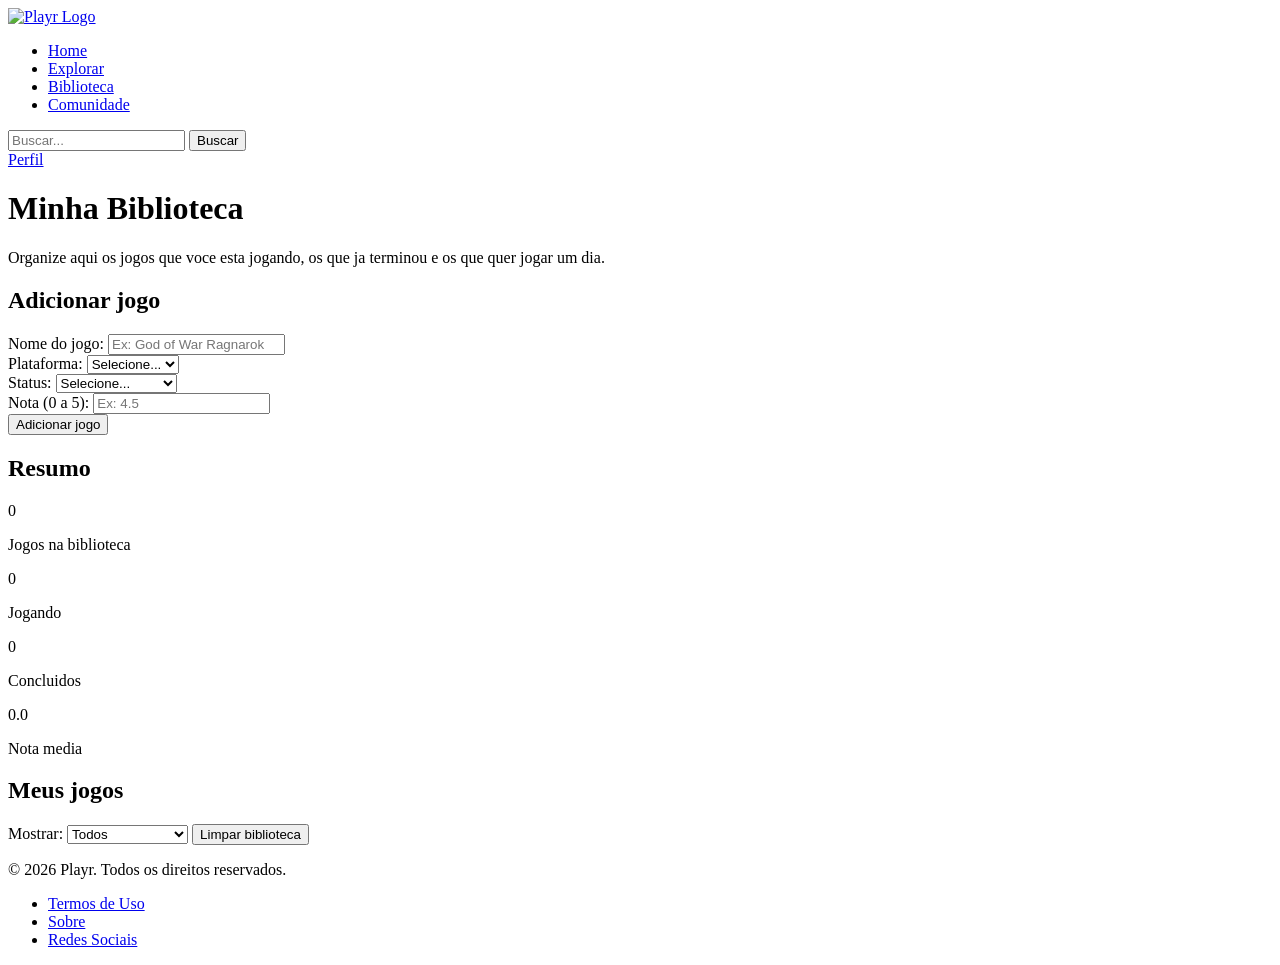
==== biblioteca.html @ 02b73585 "Add files via upload" ====
<!DOCTYPE html>
<html lang="pt-BR">
<head>
    <meta charset="UTF-8">
    <meta name="viewport" content="width=device-width, initial-scale=1.0">
    <title>Playr - Minha Biblioteca</title>
    <link rel="stylesheet" href="css/biblioteca.css">
</head>
<body>
    <!-- CABECALHO DA PAGINA -->
    <header>
        <nav>
            <a href="index.html">
                <img src="img/logo.png" alt="Playr Logo" class="logo-img">
            </a>
            <ul>
                <li><a href="index.html">Home</a></li>
                <li><a href="explorar.html">Explorar</a></li>
                <li><a href="biblioteca.html">Biblioteca</a></li>
                <li><a href="comunidade.html">Comunidade</a></li>
            </ul>
            <form>
                <input type="text" placeholder="Buscar...">
                <button type="submit">Buscar</button>
            </form>
            <a href="perfil.html">Perfil</a>
        </nav>
    </header>

    <!-- CONTEUDO PRINCIPAL -->
    <main>
        <h1>Minha Biblioteca</h1>
        <p class="texto-explicativo">
            Organize aqui os jogos que voce esta jogando, os que ja terminou e os que quer jogar um dia.
        </p>

        <!-- SECAO 1: FORMULARIO PARA ADICIONAR UM JOGO -->
        <section class="secao-formulario">
            <h2>Adicionar jogo</h2>

            <form id="form-jogo">
                <div class="campo">
                    <label for="nome">Nome do jogo:</label>
                    <input type="text" id="nome" placeholder="Ex: God of War Ragnarok">
                </div>

                <div class="campo">
                    <label for="plataforma">Plataforma:</label>
                    <select id="plataforma">
                        <option value="">Selecione...</option>
                        <option value="PC">PC</option>
                        <option value="PlayStation">PlayStation</option>
                        <option value="Xbox">Xbox</option>
                        <option value="Nintendo">Nintendo</option>
                    </select>
                </div>

                <div class="campo">
                    <label for="status">Status:</label>
                    <select id="status">
                        <option value="">Selecione...</option>
                        <option value="Jogando">Jogando</option>
                        <option value="Concluido">Concluido</option>
                        <option value="Lista de Desejos">Lista de Desejos</option>
                    </select>
                </div>

                <div class="campo">
                    <label for="nota">Nota (0 a 5):</label>
                    <input type="number" id="nota" step="0.1" placeholder="Ex: 4.5">
                </div>

                <button type="submit">Adicionar jogo</button>
            </form>

            <!-- AREA DE MENSAGENS DE ERRO E DE SUCESSO -->
            <p id="mensagem"></p>
        </section>

        <!-- SECAO 2: RESUMO DA BIBLIOTECA -->
        <section class="secao-resumo">
            <h2>Resumo</h2>
            <div class="cards-resumo">
                <div class="card-resumo">
                    <span id="total-jogos">0</span>
                    <p>Jogos na biblioteca</p>
                </div>
                <div class="card-resumo">
                    <span id="total-jogando">0</span>
                    <p>Jogando</p>
                </div>
                <div class="card-resumo">
                    <span id="total-concluidos">0</span>
                    <p>Concluidos</p>
                </div>
                <div class="card-resumo">
                    <span id="media-notas">0.0</span>
                    <p>Nota media</p>
                </div>
            </div>
        </section>

        <!-- SECAO 3: LISTA DOS JOGOS -->
        <section class="secao-lista">
            <div class="barra-lista">
                <h2>Meus jogos</h2>

                <div class="acoes-lista">
                    <label for="filtro">Mostrar:</label>
                    <select id="filtro">
                        <option value="Todos">Todos</option>
                        <option value="Jogando">Jogando</option>
                        <option value="Concluido">Concluido</option>
                        <option value="Lista de Desejos">Lista de Desejos</option>
                    </select>

                    <button type="button" id="btn-limpar">Limpar biblioteca</button>
                </div>
            </div>

            <!-- Os cards dos jogos sao criados pelo JavaScript aqui dentro -->
            <div id="lista-jogos" class="lista-jogos"></div>
        </section>
    </main>

    <!-- RODAPE DA PAGINA -->
    <footer>
        <p>&copy; 2026 Playr. Todos os direitos reservados.</p>
        <ul>
            <li><a href="#">Termos de Uso</a></li>
            <li><a href="sobre.html">Sobre</a></li>
            <li><a href="#">Redes Sociais</a></li>
        </ul>
    </footer>

    <script src="js/biblioteca.js"></script>
</body>
</html>
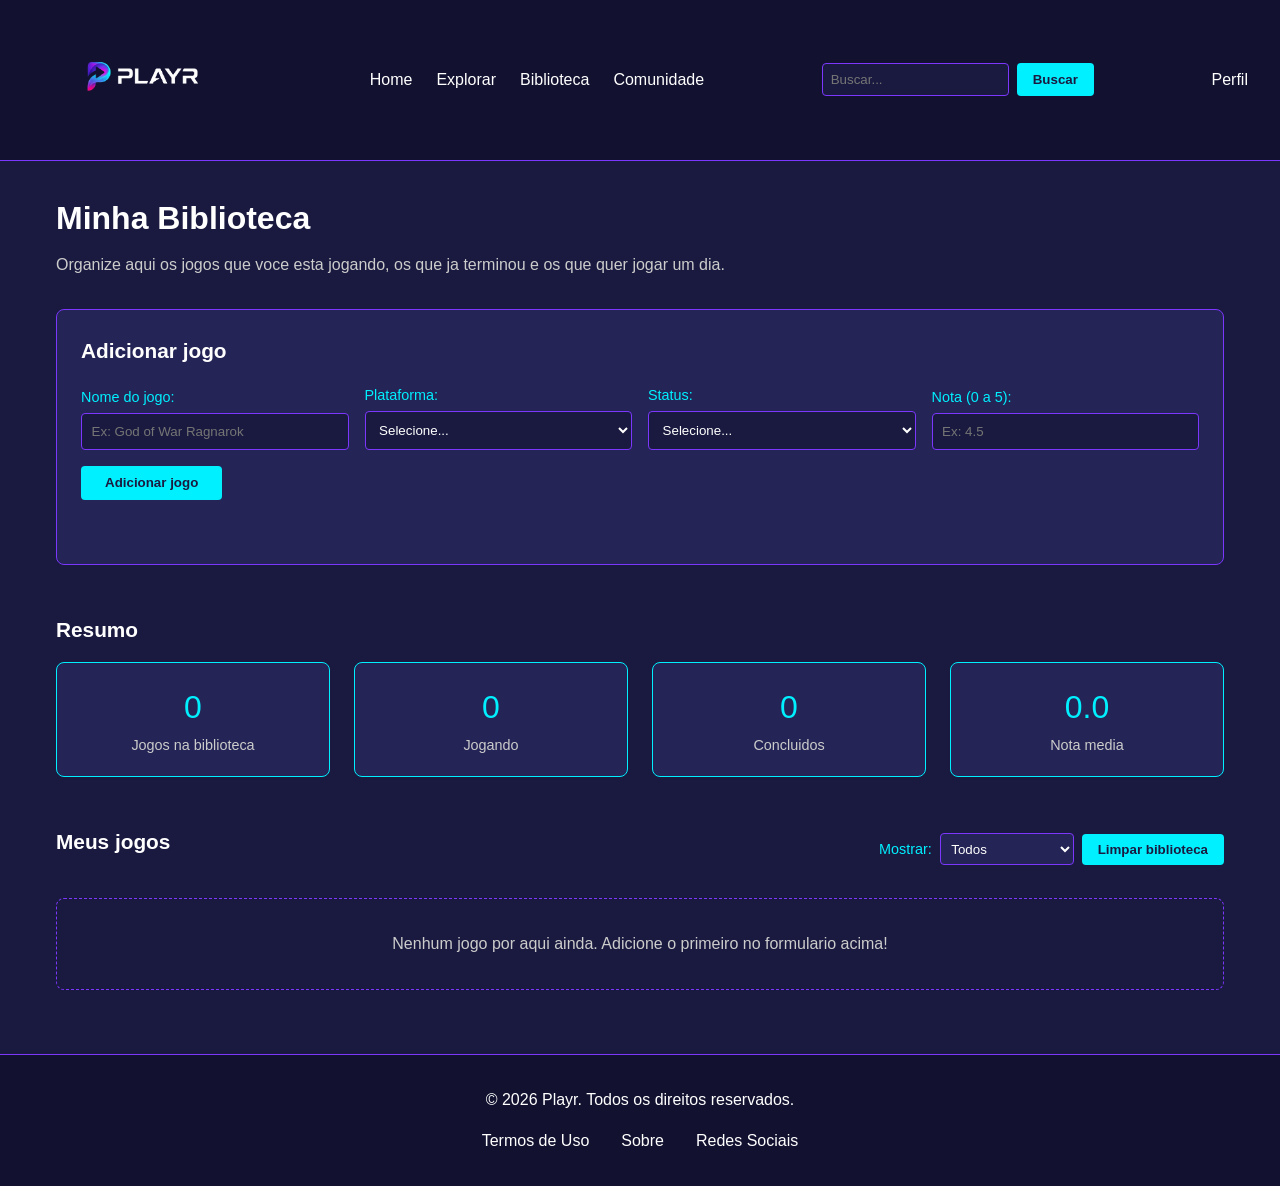
==== commit 984eb0c0: "Update footer link for 'Termos de Uso'" ====
--- a/biblioteca.html
+++ b/biblioteca.html
@@ -127,7 +127,7 @@
     <footer>
         <p>&copy; 2026 Playr. Todos os direitos reservados.</p>
         <ul>
-            <li><a href="#">Termos de Uso</a></li>
+            <li><a href="termos">Termos de Uso</a></li>
             <li><a href="sobre.html">Sobre</a></li>
             <li><a href="#">Redes Sociais</a></li>
         </ul>
--- a/css/biblioteca.css
+++ b/css/biblioteca.css
@@ -0,0 +1,383 @@
+:root {
+    --bg-dark: #1A1A40;
+    --text-light: #FFFFFF;
+    --accent-cyan: #00F0FF;
+    --accent-pink: #FF006E;
+    --accent-purple: #7B37FB;
+    --card-bg: #242456;
+}
+
+* {
+    margin: 0;
+    padding: 0;
+    box-sizing: border-box;
+}
+
+body {
+    font-family: 'Inter', sans-serif;
+    background-color: var(--bg-dark);
+    color: var(--text-light);
+    line-height: 1.6;
+}
+
+h1, h2, h3 {
+    font-family: 'Orbitron', sans-serif;
+    color: var(--text-light);
+}
+
+/* ---------- CABECALHO ---------- */
+
+header {
+    background-color: #121230;
+    padding: 1rem 2rem;
+    border-bottom: 1px solid var(--accent-purple);
+}
+
+nav {
+    display: flex;
+    justify-content: space-between;
+    align-items: center;
+    flex-wrap: wrap;
+    gap: 1rem;
+}
+
+nav a {
+    color: var(--text-light);
+    text-decoration: none;
+}
+
+nav ul {
+    display: flex;
+    list-style: none;
+    gap: 1.5rem;
+    flex-wrap: wrap;
+}
+
+nav form {
+    display: flex;
+    gap: 0.5rem;
+}
+
+nav input {
+    padding: 0.5rem;
+    border-radius: 4px;
+    border: 1px solid var(--accent-purple);
+    background-color: var(--bg-dark);
+    color: var(--text-light);
+}
+
+.logo-img {
+    height: 120px;
+    width: auto;
+}
+
+/* ---------- BOTOES ---------- */
+
+button {
+    background-color: var(--accent-cyan);
+    color: var(--bg-dark);
+    border: none;
+    padding: 0.5rem 1rem;
+    border-radius: 4px;
+    font-weight: 600;
+    cursor: pointer;
+    transition: 0.2s;
+}
+
+button:hover {
+    background-color: var(--accent-pink);
+    color: var(--text-light);
+}
+
+/* ---------- CONTEUDO PRINCIPAL ---------- */
+
+main {
+    max-width: 1200px;
+    margin: 2rem auto;
+    padding: 0 1rem;
+}
+
+main h1 {
+    margin-bottom: 0.5rem;
+}
+
+.texto-explicativo {
+    color: #cccccc;
+    margin-bottom: 2rem;
+}
+
+section {
+    margin-bottom: 3rem;
+}
+
+section h2 {
+    font-size: 1.3rem;
+    margin-bottom: 1rem;
+}
+
+/* ---------- FORMULARIO ---------- */
+
+.secao-formulario {
+    background-color: var(--card-bg);
+    border: 1px solid var(--accent-purple);
+    border-radius: 8px;
+    padding: 1.5rem;
+}
+
+#form-jogo {
+    display: grid;
+    grid-template-columns: repeat(4, 1fr);
+    gap: 1rem;
+    align-items: end;
+}
+
+.campo {
+    display: flex;
+    flex-direction: column;
+    gap: 0.3rem;
+}
+
+.campo label {
+    font-size: 0.9rem;
+    color: var(--accent-cyan);
+}
+
+.campo input,
+.campo select {
+    padding: 0.6rem;
+    border-radius: 4px;
+    border: 1px solid var(--accent-purple);
+    background-color: var(--bg-dark);
+    color: var(--text-light);
+    width: 100%;
+}
+
+#form-jogo button {
+    grid-column: span 4;
+    justify-self: start;
+    padding: 0.6rem 1.5rem;
+}
+
+/* ---------- MENSAGENS ---------- */
+
+#mensagem {
+    margin-top: 1rem;
+    font-weight: 600;
+    min-height: 1.5rem;
+}
+
+#mensagem.sucesso {
+    color: var(--accent-cyan);
+}
+
+#mensagem.erro {
+    color: var(--accent-pink);
+}
+
+/* ---------- RESUMO ---------- */
+
+.cards-resumo {
+    display: grid;
+    grid-template-columns: repeat(4, 1fr);
+    gap: 1.5rem;
+}
+
+.card-resumo {
+    background-color: var(--card-bg);
+    border: 1px solid var(--accent-cyan);
+    border-radius: 8px;
+    padding: 1.2rem;
+    text-align: center;
+}
+
+.card-resumo span {
+    font-family: 'Orbitron', sans-serif;
+    font-size: 2rem;
+    color: var(--accent-cyan);
+}
+
+.card-resumo p {
+    font-size: 0.9rem;
+    color: #cccccc;
+}
+
+/* ---------- LISTA DE JOGOS ---------- */
+
+.barra-lista {
+    display: flex;
+    justify-content: space-between;
+    align-items: center;
+    flex-wrap: wrap;
+    gap: 1rem;
+    margin-bottom: 1.5rem;
+}
+
+.acoes-lista {
+    display: flex;
+    align-items: center;
+    gap: 0.5rem;
+}
+
+.acoes-lista label {
+    font-size: 0.9rem;
+    color: var(--accent-cyan);
+}
+
+.acoes-lista select {
+    padding: 0.4rem;
+    border-radius: 4px;
+    background-color: var(--card-bg);
+    color: var(--text-light);
+    border: 1px solid var(--accent-purple);
+}
+
+.lista-jogos {
+    display: grid;
+    grid-template-columns: repeat(3, 1fr);
+    gap: 1.5rem;
+}
+
+.card-jogo {
+    background-color: var(--card-bg);
+    border: 1px solid var(--accent-cyan);
+    border-radius: 8px;
+    padding: 1rem;
+    display: flex;
+    flex-direction: column;
+    gap: 0.5rem;
+    transition: transform 0.2s, border-color 0.2s;
+}
+
+.card-jogo:hover {
+    transform: translateY(-4px);
+    border-color: var(--accent-pink);
+}
+
+.card-jogo h3 {
+    font-size: 1.05rem;
+}
+
+.card-jogo p {
+    font-size: 0.9rem;
+    color: #cccccc;
+}
+
+.etiqueta {
+    align-self: flex-start;
+    background-color: var(--accent-purple);
+    color: var(--text-light);
+    font-size: 0.75rem;
+    padding: 0.2rem 0.6rem;
+    border-radius: 20px;
+}
+
+.botoes-card {
+    display: flex;
+    gap: 0.5rem;
+    margin-top: 0.5rem;
+}
+
+.botoes-card button {
+    font-size: 0.85rem;
+    padding: 0.4rem 0.8rem;
+}
+
+.btn-remover {
+    background-color: var(--accent-pink);
+    color: var(--text-light);
+}
+
+.btn-remover:hover {
+    background-color: var(--accent-cyan);
+    color: var(--bg-dark);
+}
+
+.aviso-vazio {
+    grid-column: span 3;
+    text-align: center;
+    color: #cccccc;
+    padding: 2rem;
+    border: 1px dashed var(--accent-purple);
+    border-radius: 8px;
+}
+
+/* ---------- RODAPE ---------- */
+
+footer {
+    background-color: #121230;
+    text-align: center;
+    padding: 2rem 1rem;
+    border-top: 1px solid var(--accent-purple);
+    margin-top: 4rem;
+    width: 100%;
+}
+
+footer ul {
+    display: flex;
+    justify-content: center;
+    list-style: none;
+    gap: 2rem;
+    margin-top: 1rem;
+    flex-wrap: wrap;
+}
+
+footer a {
+    color: var(--text-light);
+    text-decoration: none;
+}
+
+/* ---------- RESPONSIVO (celular e tablet) ---------- */
+
+@media (max-width: 900px) {
+    #form-jogo {
+        grid-template-columns: repeat(2, 1fr);
+    }
+
+    #form-jogo button {
+        grid-column: span 2;
+    }
+
+    .cards-resumo {
+        grid-template-columns: repeat(2, 1fr);
+    }
+
+    .lista-jogos {
+        grid-template-columns: repeat(2, 1fr);
+    }
+
+    .aviso-vazio {
+        grid-column: span 2;
+    }
+}
+
+@media (max-width: 600px) {
+    nav {
+        justify-content: center;
+    }
+
+    .logo-img {
+        height: 80px;
+    }
+
+    #form-jogo {
+        grid-template-columns: 1fr;
+    }
+
+    #form-jogo button {
+        grid-column: span 1;
+        width: 100%;
+        justify-self: stretch;
+    }
+
+    .cards-resumo {
+        grid-template-columns: repeat(2, 1fr);
+    }
+
+    .lista-jogos {
+        grid-template-columns: 1fr;
+    }
+
+    .aviso-vazio {
+        grid-column: span 1;
+    }
+}
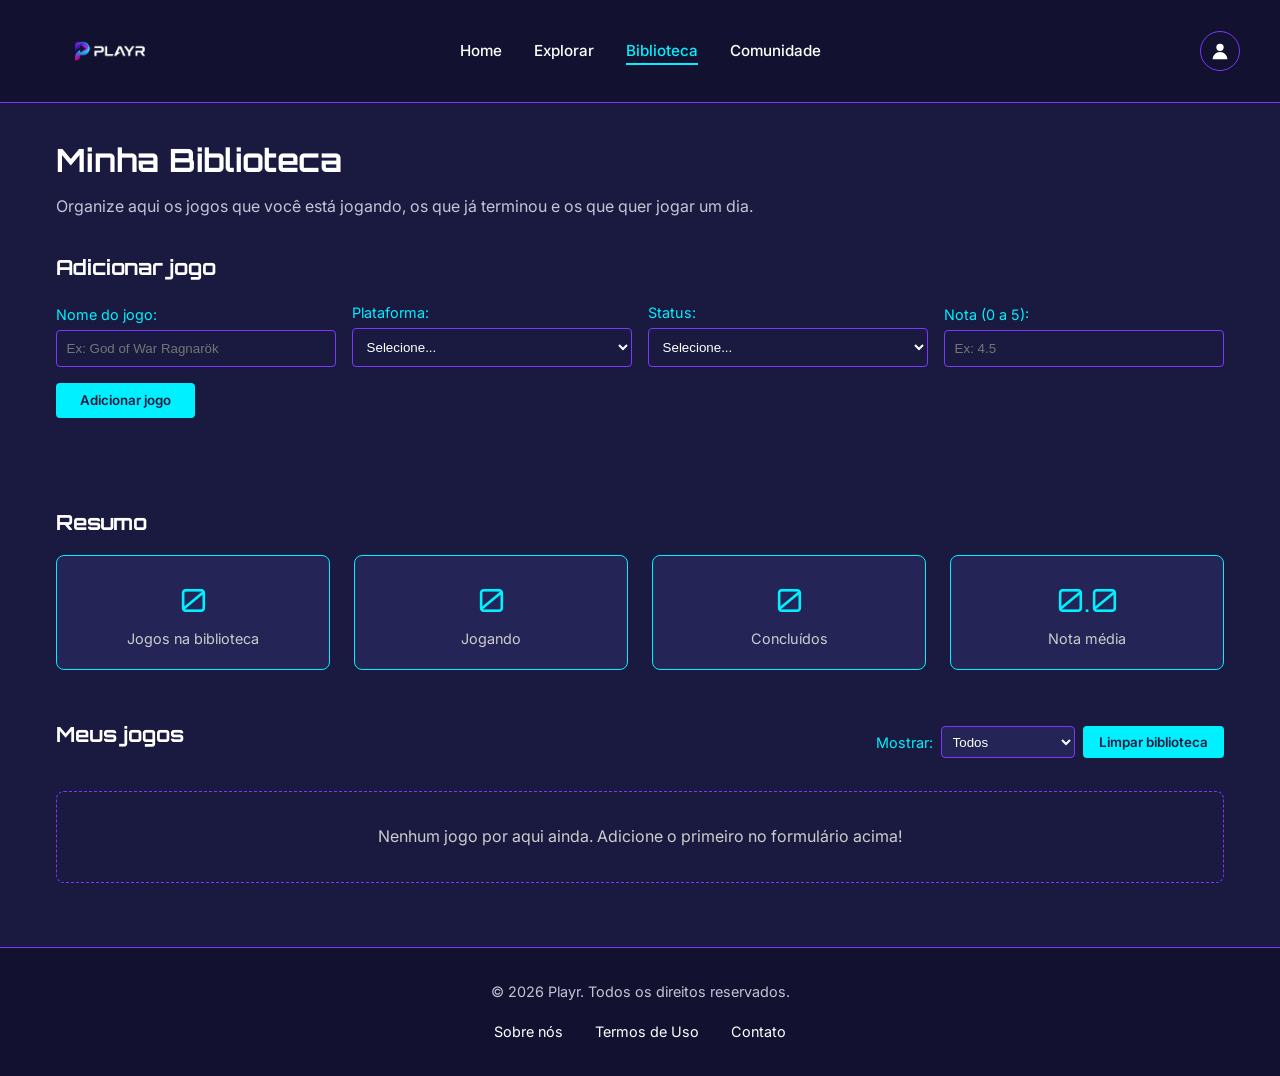
==== commit 84333a93: "Corrige bugs, adiciona modulos ES6 e finaliza entrega da Parte 1 - Corrige link quebrado de Termos d" ====
--- a/biblioteca.html
+++ b/biblioteca.html
@@ -4,44 +4,48 @@
     <meta charset="UTF-8">
     <meta name="viewport" content="width=device-width, initial-scale=1.0">
     <title>Playr - Minha Biblioteca</title>
+    <link rel="stylesheet" href="css/base.css">
     <link rel="stylesheet" href="css/biblioteca.css">
 </head>
 <body>
-    <!-- CABECALHO DA PAGINA -->
+    <!-- CABEÇALHO DA PAGINA -->
     <header>
         <nav>
             <a href="index.html">
-                <img src="img/logo.png" alt="Playr Logo" class="logo-img">
+                <img src="img/logo.png" alt="Playr" class="logo-img">
             </a>
-            <ul>
+
+            <ul class="menu">
                 <li><a href="index.html">Home</a></li>
                 <li><a href="explorar.html">Explorar</a></li>
-                <li><a href="biblioteca.html">Biblioteca</a></li>
+                <li><a href="biblioteca.html" class="ativo">Biblioteca</a></li>
                 <li><a href="comunidade.html">Comunidade</a></li>
             </ul>
-            <form>
-                <input type="text" placeholder="Buscar...">
-                <button type="submit">Buscar</button>
-            </form>
-            <a href="perfil.html">Perfil</a>
+
+            <a href="perfil.html" class="perfil" title="Perfil">
+                <svg viewBox="0 0 24 24" fill="currentColor" aria-hidden="true">
+                    <circle cx="12" cy="8" r="4"></circle>
+                    <path d="M4 21c0-4.4 3.6-8 8-8s8 3.6 8 8z"></path>
+                </svg>
+            </a>
         </nav>
     </header>
 
-    <!-- CONTEUDO PRINCIPAL -->
+    <!-- CONTEÚDO PRINCIPAL -->
     <main>
         <h1>Minha Biblioteca</h1>
         <p class="texto-explicativo">
-            Organize aqui os jogos que voce esta jogando, os que ja terminou e os que quer jogar um dia.
+            Organize aqui os jogos que você está jogando, os que já terminou e os que quer jogar um dia.
         </p>
 
-        <!-- SECAO 1: FORMULARIO PARA ADICIONAR UM JOGO -->
-        <section class="secao-formulario">
+        <!-- SEÇÃO 1: FORMULARIO PARA ADICIONAR UM JOGO -->
+        <section class="secao-formulário">
             <h2>Adicionar jogo</h2>
 
             <form id="form-jogo">
                 <div class="campo">
                     <label for="nome">Nome do jogo:</label>
-                    <input type="text" id="nome" placeholder="Ex: God of War Ragnarok">
+                    <input type="text" id="nome" placeholder="Ex: God of War Ragnarök">
                 </div>
 
                 <div class="campo">
@@ -60,7 +64,7 @@
                     <select id="status">
                         <option value="">Selecione...</option>
                         <option value="Jogando">Jogando</option>
-                        <option value="Concluido">Concluido</option>
+                        <option value="Concluído">Concluído</option>
                         <option value="Lista de Desejos">Lista de Desejos</option>
                     </select>
                 </div>
@@ -73,11 +77,11 @@
                 <button type="submit">Adicionar jogo</button>
             </form>
 
-            <!-- AREA DE MENSAGENS DE ERRO E DE SUCESSO -->
+            <!-- ÁREA DE MENSAGENS DE ERRO E DE SUCESSO -->
             <p id="mensagem"></p>
         </section>
 
-        <!-- SECAO 2: RESUMO DA BIBLIOTECA -->
+        <!-- SEÇÃO 2: RESUMO DA BIBLIOTECA -->
         <section class="secao-resumo">
             <h2>Resumo</h2>
             <div class="cards-resumo">
@@ -91,16 +95,16 @@
                 </div>
                 <div class="card-resumo">
                     <span id="total-concluidos">0</span>
-                    <p>Concluidos</p>
+                    <p>Concluídos</p>
                 </div>
                 <div class="card-resumo">
                     <span id="media-notas">0.0</span>
-                    <p>Nota media</p>
+                    <p>Nota média</p>
                 </div>
             </div>
         </section>
 
-        <!-- SECAO 3: LISTA DOS JOGOS -->
+        <!-- SEÇÃO 3: LISTA DOS JOGOS -->
         <section class="secao-lista">
             <div class="barra-lista">
                 <h2>Meus jogos</h2>
@@ -110,7 +114,7 @@
                     <select id="filtro">
                         <option value="Todos">Todos</option>
                         <option value="Jogando">Jogando</option>
-                        <option value="Concluido">Concluido</option>
+                        <option value="Concluído">Concluído</option>
                         <option value="Lista de Desejos">Lista de Desejos</option>
                     </select>
 
@@ -118,21 +122,21 @@
                 </div>
             </div>
 
-            <!-- Os cards dos jogos sao criados pelo JavaScript aqui dentro -->
+            <!-- Os cards dos jogos são criados pelo JavaScript aqui dentro -->
             <div id="lista-jogos" class="lista-jogos"></div>
         </section>
     </main>
 
-    <!-- RODAPE DA PAGINA -->
+    <!-- RODAPÉ DA PAGINA -->
     <footer>
         <p>&copy; 2026 Playr. Todos os direitos reservados.</p>
         <ul>
-            <li><a href="termos">Termos de Uso</a></li>
-            <li><a href="sobre.html">Sobre</a></li>
-            <li><a href="#">Redes Sociais</a></li>
+            <li><a href="sobre.html">Sobre nós</a></li>
+            <li><a href="termos.html">Termos de Uso</a></li>
+            <li><a href="contato.html">Contato</a></li>
         </ul>
     </footer>
 
-    <script src="js/biblioteca.js"></script>
+    <script type="module" src="js/biblioteca.js"></script>
 </body>
 </html>
--- a/css/base.css
+++ b/css/base.css
@@ -0,0 +1,223 @@
+/* ==========================================================
+   BASE - Playr
+   Tudo que e igual em todas as paginas: fontes, cores,
+   cabecalho, menu e rodape. Cada pagina carrega este arquivo
+   primeiro e depois o CSS so dela.
+   ========================================================== */
+
+@import url('https://fonts.googleapis.com/css2?family=Orbitron:wght@500;700&family=Inter:wght@400;500;600;700&display=swap');
+
+:root {
+    --bg-dark: #1A1A40;
+    --text-light: #FFFFFF;
+    --text-muted: #C4C4D6;
+    --accent-cyan: #00F0FF;
+    --accent-pink: #FF006E;
+    --accent-purple: #7B37FB;
+    --card-bg: #242456;
+    --header-bg: #121230;
+}
+
+* {
+    margin: 0;
+    padding: 0;
+    box-sizing: border-box;
+}
+
+body {
+    font-family: 'Inter', Arial, sans-serif;
+    background-color: var(--bg-dark);
+    color: var(--text-light);
+    line-height: 1.6;
+}
+
+h1, h2, h3 {
+    font-family: 'Orbitron', Arial, sans-serif;
+    color: var(--text-light);
+}
+
+/* ---------- CABECALHO ---------- */
+
+/* body > header mira so na barra do topo, e nao em um
+   <header> que esteja dentro de um card */
+body > header {
+    background-color: var(--header-bg);
+    padding: 0.8rem 2rem;
+    border-bottom: 1px solid var(--accent-purple);
+}
+
+/* As tres colunas deixam o menu no centro exato da tela:
+   logo na esquerda, menu no meio, perfil na direita */
+nav {
+    display: grid;
+    grid-template-columns: 1fr auto 1fr;
+    align-items: center;
+    gap: 1rem;
+    max-width: 1200px;
+    margin: 0 auto;
+}
+
+nav a {
+    color: var(--text-light);
+    text-decoration: none;
+}
+
+.logo-img {
+    height: 76px;
+    width: auto;
+    display: block;
+}
+
+.menu {
+    display: flex;
+    list-style: none;
+    gap: 2rem;
+    justify-content: center;
+    flex-wrap: wrap;
+}
+
+.menu a {
+    font-size: 0.95rem;
+    font-weight: 500;
+    padding-bottom: 3px;
+    border-bottom: 2px solid transparent;
+    transition: 0.2s;
+}
+
+.menu a:hover {
+    color: var(--accent-cyan);
+}
+
+.menu a.ativo {
+    color: var(--accent-cyan);
+    border-bottom-color: var(--accent-cyan);
+}
+
+.perfil {
+    justify-self: end;
+    display: flex;
+    align-items: center;
+    justify-content: center;
+    width: 40px;
+    height: 40px;
+    border-radius: 50%;
+    border: 1px solid var(--accent-purple);
+    color: var(--text-light);
+    transition: 0.2s;
+}
+
+.perfil:hover {
+    background-color: var(--accent-purple);
+    border-color: var(--accent-purple);
+}
+
+.perfil svg {
+    width: 22px;
+    height: 22px;
+}
+
+/* ---------- CONTEUDO PRINCIPAL ---------- */
+
+main {
+    max-width: 1200px;
+    margin: 2rem auto;
+    padding: 0 1rem;
+}
+
+main h1 {
+    font-size: 2rem;
+    margin-bottom: 0.5rem;
+}
+
+section {
+    margin-bottom: 3rem;
+}
+
+section h2 {
+    font-size: 1.3rem;
+    margin-bottom: 1rem;
+}
+
+/* Texto de apoio embaixo do titulo da pagina */
+.texto-explicativo {
+    color: var(--text-muted);
+    margin-bottom: 2rem;
+}
+
+/* ---------- BOTOES ---------- */
+
+button {
+    font-family: 'Inter', Arial, sans-serif;
+    background-color: var(--accent-cyan);
+    color: var(--bg-dark);
+    border: none;
+    padding: 0.5rem 1rem;
+    border-radius: 4px;
+    font-weight: 600;
+    cursor: pointer;
+    transition: 0.2s;
+}
+
+button:hover {
+    background-color: var(--accent-pink);
+    color: var(--text-light);
+}
+
+/* ---------- RODAPE ---------- */
+
+footer {
+    background-color: var(--header-bg);
+    text-align: center;
+    padding: 2rem 1rem;
+    border-top: 1px solid var(--accent-purple);
+    margin-top: 4rem;
+    width: 100%;
+}
+
+footer p {
+    color: var(--text-muted);
+    font-size: 0.9rem;
+}
+
+footer ul {
+    display: flex;
+    justify-content: center;
+    list-style: none;
+    gap: 2rem;
+    margin-top: 1rem;
+    flex-wrap: wrap;
+}
+
+footer a {
+    color: var(--text-light);
+    text-decoration: none;
+    font-size: 0.9rem;
+}
+
+footer a:hover {
+    color: var(--accent-cyan);
+}
+
+/* ---------- RESPONSIVO ---------- */
+
+@media (max-width: 700px) {
+    body > header {
+        padding: 0.8rem 1rem;
+    }
+
+    /* No celular o menu desce para uma linha propria */
+    nav {
+        grid-template-columns: auto auto;
+        row-gap: 0.8rem;
+    }
+
+    .menu {
+        grid-column: 1 / -1;
+        grid-row: 2;
+        gap: 1.2rem;
+    }
+
+    .logo-img {
+        height: 56px;
+    }
+}
--- a/css/biblioteca.css
+++ b/css/biblioteca.css
@@ -1,120 +1,3 @@
-:root {
-    --bg-dark: #1A1A40;
-    --text-light: #FFFFFF;
-    --accent-cyan: #00F0FF;
-    --accent-pink: #FF006E;
-    --accent-purple: #7B37FB;
-    --card-bg: #242456;
-}
-
-* {
-    margin: 0;
-    padding: 0;
-    box-sizing: border-box;
-}
-
-body {
-    font-family: 'Inter', sans-serif;
-    background-color: var(--bg-dark);
-    color: var(--text-light);
-    line-height: 1.6;
-}
-
-h1, h2, h3 {
-    font-family: 'Orbitron', sans-serif;
-    color: var(--text-light);
-}
-
-/* ---------- CABECALHO ---------- */
-
-header {
-    background-color: #121230;
-    padding: 1rem 2rem;
-    border-bottom: 1px solid var(--accent-purple);
-}
-
-nav {
-    display: flex;
-    justify-content: space-between;
-    align-items: center;
-    flex-wrap: wrap;
-    gap: 1rem;
-}
-
-nav a {
-    color: var(--text-light);
-    text-decoration: none;
-}
-
-nav ul {
-    display: flex;
-    list-style: none;
-    gap: 1.5rem;
-    flex-wrap: wrap;
-}
-
-nav form {
-    display: flex;
-    gap: 0.5rem;
-}
-
-nav input {
-    padding: 0.5rem;
-    border-radius: 4px;
-    border: 1px solid var(--accent-purple);
-    background-color: var(--bg-dark);
-    color: var(--text-light);
-}
-
-.logo-img {
-    height: 120px;
-    width: auto;
-}
-
-/* ---------- BOTOES ---------- */
-
-button {
-    background-color: var(--accent-cyan);
-    color: var(--bg-dark);
-    border: none;
-    padding: 0.5rem 1rem;
-    border-radius: 4px;
-    font-weight: 600;
-    cursor: pointer;
-    transition: 0.2s;
-}
-
-button:hover {
-    background-color: var(--accent-pink);
-    color: var(--text-light);
-}
-
-/* ---------- CONTEUDO PRINCIPAL ---------- */
-
-main {
-    max-width: 1200px;
-    margin: 2rem auto;
-    padding: 0 1rem;
-}
-
-main h1 {
-    margin-bottom: 0.5rem;
-}
-
-.texto-explicativo {
-    color: #cccccc;
-    margin-bottom: 2rem;
-}
-
-section {
-    margin-bottom: 3rem;
-}
-
-section h2 {
-    font-size: 1.3rem;
-    margin-bottom: 1rem;
-}
-
 /* ---------- FORMULARIO ---------- */
 
 .secao-formulario {
@@ -301,31 +184,6 @@
     border-radius: 8px;
 }
 
-/* ---------- RODAPE ---------- */
-
-footer {
-    background-color: #121230;
-    text-align: center;
-    padding: 2rem 1rem;
-    border-top: 1px solid var(--accent-purple);
-    margin-top: 4rem;
-    width: 100%;
-}
-
-footer ul {
-    display: flex;
-    justify-content: center;
-    list-style: none;
-    gap: 2rem;
-    margin-top: 1rem;
-    flex-wrap: wrap;
-}
-
-footer a {
-    color: var(--text-light);
-    text-decoration: none;
-}
-
 /* ---------- RESPONSIVO (celular e tablet) ---------- */
 
 @media (max-width: 900px) {
@@ -348,36 +206,26 @@
     .aviso-vazio {
         grid-column: span 2;
     }
-}
-
-@media (max-width: 600px) {
-    nav {
-        justify-content: center;
-    }
-
-    .logo-img {
-        height: 80px;
-    }
-
+}@media (max-width: 600px) {
     #form-jogo {
         grid-template-columns: 1fr;
-    }
+        }
 
     #form-jogo button {
         grid-column: span 1;
         width: 100%;
         justify-self: stretch;
-    }
+        }
 
     .cards-resumo {
         grid-template-columns: repeat(2, 1fr);
-    }
+        }
 
     .lista-jogos {
         grid-template-columns: 1fr;
-    }
+        }
 
     .aviso-vazio {
         grid-column: span 1;
-    }
-}
+        }
+}
